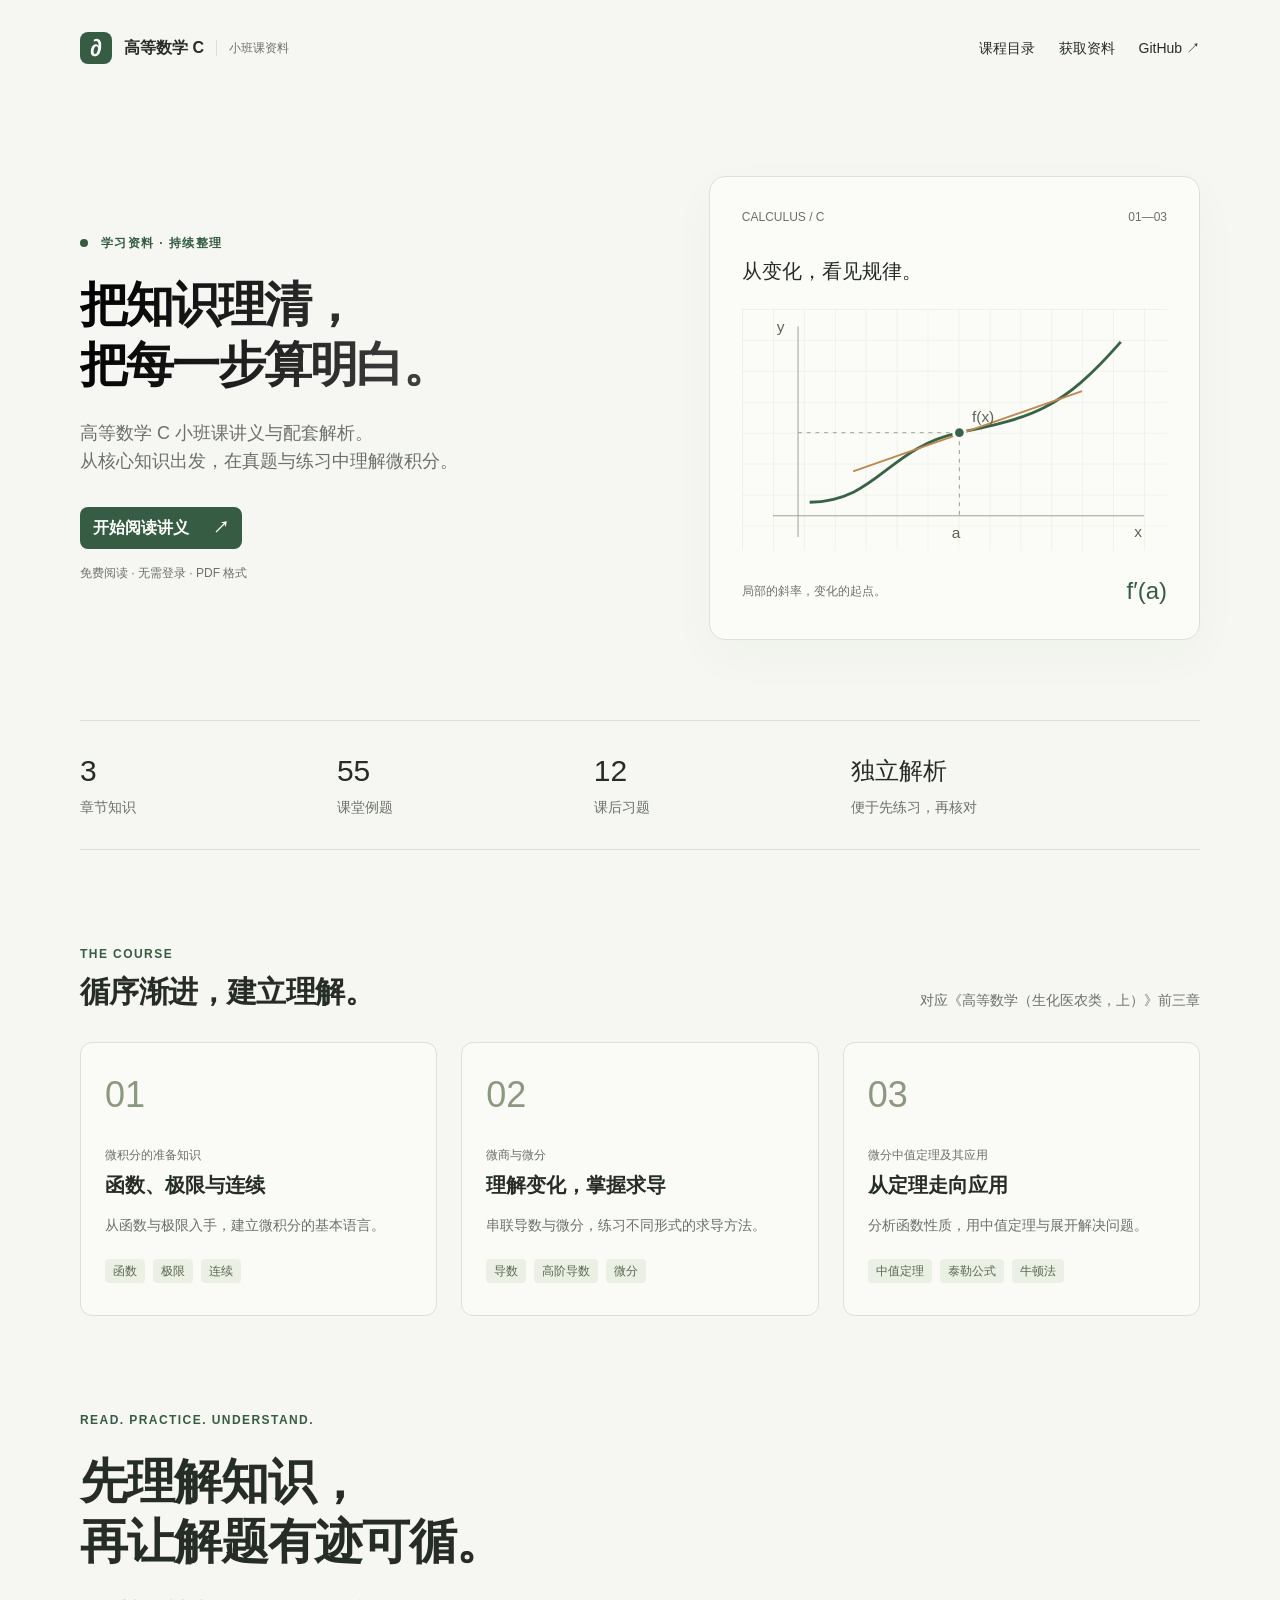
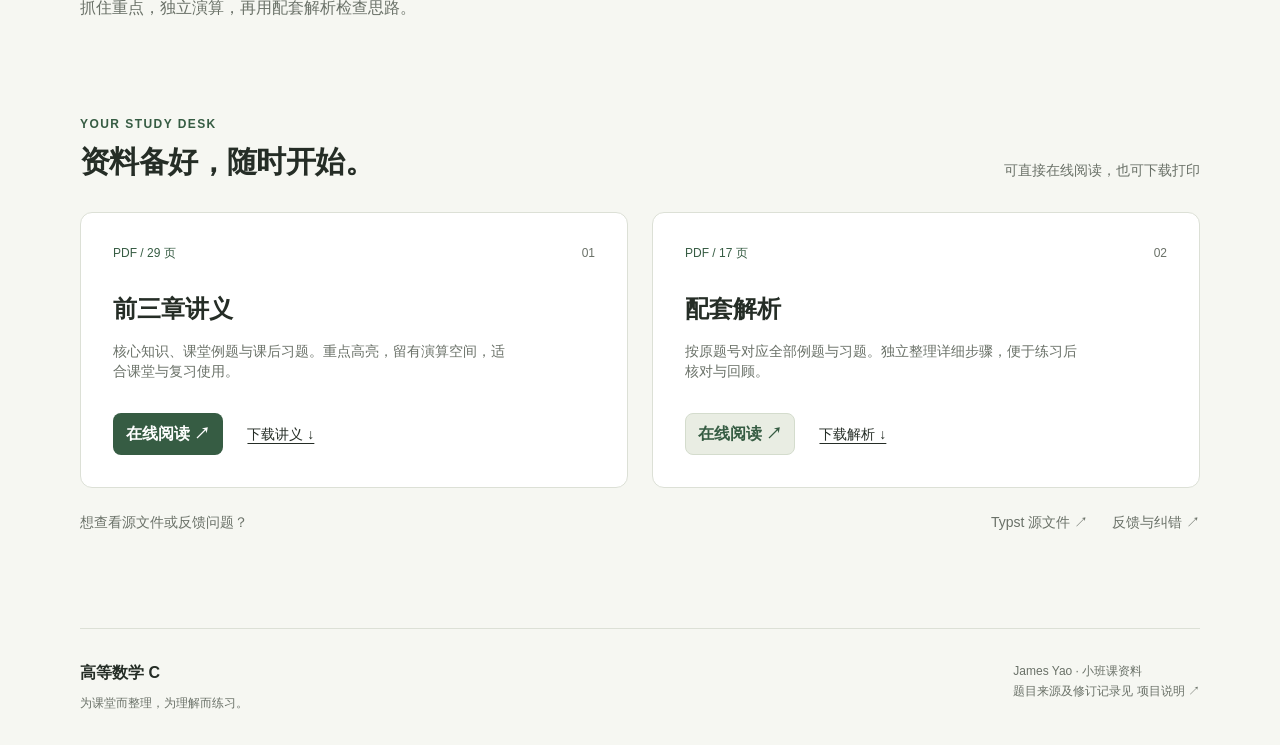
==== index.html @ 2f79b2f9 "Add course homepage and GitHub Pages deployment" ====
<!doctype html>
<html lang="zh-CN">
<head>
  <meta charset="UTF-8">
  <meta name="viewport" content="width=device-width, initial-scale=1">
  <title>高等数学 C · 小班课资料</title>
  <meta name="description" content="高等数学 C 小班课讲义与配套解析。按知识点整理前三章内容，提供 PDF 在线阅读与下载。">
  <meta property="og:title" content="高等数学 C · 小班课资料">
  <meta property="og:description" content="从核心知识到独立演算，让每一步都有依据。">
  <meta property="og:type" content="website">
  <meta property="og:image" content="https://james-yao-xj.github.io/advanced-mathematics-c-tutorial/assets/share.svg">
  <meta name="theme-color" content="#f6f7f2">
  <link rel="icon" href="assets/favicon.svg" type="image/svg+xml">
  <link rel="stylesheet" href="assets/style.css">
  <script src="assets/main.js" defer></script>
</head>
<body>
  <a class="skip" href="#main">跳到正文</a>
  <header class="header wrap">
    <a class="brand" href="./" aria-current="page"><span class="brand-mark" aria-hidden="true">∂</span> 高等数学 C <span class="brand-note">小班课资料</span></a>
    <nav aria-label="主导航"><a href="#chapters">课程目录</a><a href="#resources">获取资料</a><a href="https://github.com/James-Yao-xj/advanced-mathematics-c-tutorial">GitHub ↗</a></nav>
  </header>
  <main id="main" class="wrap">
    <section class="hero" aria-labelledby="hero-title">
      <div class="hero-copy reveal">
        <p class="eyebrow"><span class="dot"></span> 学习资料 · 持续整理</p>
        <h1 id="hero-title">把知识理清，<br>把每一步算明白。</h1>
        <p class="intro">高等数学 C 小班课讲义与配套解析。<br>从核心知识出发，在真题与练习中理解微积分。</p>
        <a class="button primary" href="handouts/高等数学BC-前三章讲义.pdf">开始阅读讲义 <span aria-hidden="true">↗</span></a>
        <p class="hero-note">免费阅读 · 无需登录 · PDF 格式</p>
      </div>
      <div class="math-sheet reveal" aria-label="微积分示意图：函数曲线与切线">
        <div class="sheet-top"><span>CALCULUS / C</span><span>01—03</span></div>
        <p class="sheet-title">从变化，看见规律。</p>
        <svg class="graph" viewBox="0 0 440 250" role="img" aria-label="函数曲线在一点的切线，表示导数的几何意义">
          <defs><pattern id="grid" width="32" height="32" patternUnits="userSpaceOnUse"><path d="M 32 0 L 0 0 0 32" fill="none" stroke="#e5e8dd" stroke-width="1"/></pattern></defs>
          <rect width="440" height="250" fill="url(#grid)"/>
          <path d="M32 214H416 M58 236V18" stroke="#9aa18f" fill="none"/>
          <path d="M70 200 C140 199 150 144 225 128 S330 105 392 34" stroke="#396347" stroke-width="3" fill="none"/>
          <path d="M115 168L352 85" stroke="#bd8950" stroke-width="2" fill="none"/>
          <path d="M225 128V214 M58 128H225" stroke="#9aa18f" stroke-dasharray="4 5" fill="none"/>
          <circle cx="225" cy="128" r="6" fill="#396347" stroke="#fbfcf7" stroke-width="3"/>
          <g fill="#5b6655" font-size="16"><text x="406" y="236">x</text><text x="36" y="24">y</text><text x="238" y="117">f(x)</text><text x="217" y="237">a</text></g>
        </svg>
        <div class="sheet-bottom"><span>局部的斜率，变化的起点。</span><span class="formula">f′(a)</span></div>
      </div>
    </section>
    <div class="facts reveal" aria-label="资料概览"><div><strong>3</strong><span>章节知识</span></div><div><strong>55</strong><span>课堂例题</span></div><div><strong>12</strong><span>课后习题</span></div><div><strong>独立解析</strong><span>便于先练习，再核对</span></div></div>
    <section id="chapters" class="section" aria-labelledby="chapters-title">
      <div class="section-heading reveal"><div><p class="eyebrow">THE COURSE</p><h2 id="chapters-title">循序渐进，建立理解。</h2></div><p>对应《高等数学（生化医农类，上）》前三章</p></div>
      <div class="chapter-grid">
        <article class="chapter reveal"><span class="chapter-number">01</span><p class="chapter-label">微积分的准备知识</p><h3>函数、极限与连续</h3><p>从函数与极限入手，建立微积分的基本语言。</p><div class="tags"><span>函数</span><span>极限</span><span>连续</span></div></article>
        <article class="chapter reveal"><span class="chapter-number">02</span><p class="chapter-label">微商与微分</p><h3>理解变化，掌握求导</h3><p>串联导数与微分，练习不同形式的求导方法。</p><div class="tags"><span>导数</span><span>高阶导数</span><span>微分</span></div></article>
        <article class="chapter reveal"><span class="chapter-number">03</span><p class="chapter-label">微分中值定理及其应用</p><h3>从定理走向应用</h3><p>分析函数性质，用中值定理与展开解决问题。</p><div class="tags"><span>中值定理</span><span>泰勒公式</span><span>牛顿法</span></div></article>
      </div>
    </section>
    <section class="tagline section" aria-label="学习方法"><p class="eyebrow">READ. PRACTICE. UNDERSTAND.</p><h2><span>先理解知识，</span><br><span>再让解题有迹可循。</span></h2><p>抓住重点，独立演算，再用配套解析检查思路。</p></section>
    <section id="resources" class="section resources" aria-labelledby="resources-title">
      <div class="section-heading reveal"><div><p class="eyebrow">YOUR STUDY DESK</p><h2 id="resources-title">资料备好，随时开始。</h2></div><p>可直接在线阅读，也可下载打印</p></div>
      <div class="resource-grid">
        <article class="resource reveal"><div class="resource-top"><span class="file-label">PDF / 29 页</span><span>01</span></div><h3>前三章讲义</h3><p>核心知识、课堂例题与课后习题。重点高亮，留有演算空间，适合课堂与复习使用。</p><div class="resource-actions"><a class="button primary" href="handouts/高等数学BC-前三章讲义.pdf">在线阅读 ↗</a><a class="text-link" href="handouts/高等数学BC-前三章讲义.pdf" download>下载讲义 ↓</a></div></article>
        <article class="resource reveal"><div class="resource-top"><span class="file-label">PDF / 17 页</span><span>02</span></div><h3>配套解析</h3><p>按原题号对应全部例题与习题。独立整理详细步骤，便于练习后核对与回顾。</p><div class="resource-actions"><a class="button secondary" href="handouts/高等数学BC-前三章配套解析.pdf">在线阅读 ↗</a><a class="text-link" href="handouts/高等数学BC-前三章配套解析.pdf" download>下载解析 ↓</a></div></article>
      </div>
      <div class="source-note reveal"><p>想查看源文件或反馈问题？</p><div><a href="https://github.com/James-Yao-xj/advanced-mathematics-c-tutorial/tree/main/handouts">Typst 源文件 ↗</a><a href="https://github.com/James-Yao-xj/advanced-mathematics-c-tutorial/issues">反馈与纠错 ↗</a></div></div>
    </section>
  </main>
  <footer class="wrap footer"><div><a class="brand" href="./">高等数学 C</a><p>为课堂而整理，为理解而练习。</p></div><p>James Yao · 小班课资料<br>题目来源及修订记录见 <a href="https://github.com/James-Yao-xj/advanced-mathematics-c-tutorial#来源">项目说明 ↗</a></p></footer>
</body>
</html>
---- assets/style.css ----
:root{color-scheme:light;--paper:#f6f7f2;--ink:#252d26;--muted:#6a7168;--green:#365c43;--line:#dce0d6;--ease:cubic-bezier(.32,.72,0,1)}
*{box-sizing:border-box}html{scroll-behavior:smooth;scroll-padding-top:32px}body{margin:0;background:var(--paper);color:var(--ink);font-family:Manrope,"PingFang SC","Microsoft YaHei",sans-serif;font-size:16px;line-height:1.5}a{color:inherit;text-decoration:none;transition:background .7s var(--ease),color .7s var(--ease),transform .7s var(--ease)}a:hover{color:var(--green)}a:active{transform:translateY(1px)}a:focus-visible{outline:3px solid #ad783e;outline-offset:4px}p{margin:0;text-wrap:pretty}h1,h2,h3{margin:0;font-weight:600;text-wrap:balance}svg{display:block;max-width:100%}.wrap{width:min(1120px,calc(100% - 96px));margin-inline:auto}.header{display:flex;align-items:center;justify-content:space-between;padding-block:32px;gap:24px}.brand{display:inline-flex;align-items:center;gap:12px;font-weight:600}.brand-mark{display:grid;place-items:center;width:32px;height:32px;background:var(--green);color:white;border-radius:8px;font-size:24px;line-height:32px}.brand-note{font-size:12px;line-height:16px;font-weight:400;color:var(--muted);padding-left:12px;border-left:1px solid var(--line)}nav{display:flex;gap:24px;font-size:14px;line-height:20px}.hero{display:grid;grid-template-columns:1.15fr 1fr;align-items:center;gap:64px;padding-block:80px}.eyebrow{font-size:12px;line-height:16px;letter-spacing:.12em;color:var(--green);font-weight:600;margin-bottom:24px}.dot{display:inline-block;width:8px;height:8px;border-radius:50%;background:var(--green);margin-right:8px}h1{max-width:680px;font-size:48px;line-height:1.25;letter-spacing:-.04em;background:linear-gradient(100deg,#000,#666);background-clip:text;-webkit-background-clip:text;color:transparent}.intro{max-width:680px;color:var(--muted);font-size:18px;line-height:28px;margin-top:24px;margin-bottom:32px}.button{display:inline-flex;align-items:center;justify-content:center;gap:24px;border-radius:8px;padding:8px 12px;font-size:16px;line-height:24px;font-weight:600;border:1px solid transparent}.primary{color:white;background:var(--green)}.primary:hover{color:white;background:#254730;transform:translateY(-2px)}.secondary{background:#e9ede3;border-color:#d4dccd;color:var(--green)}.secondary:hover{background:#dce5d4;transform:translateY(-2px)}.hero-note{font-size:12px;line-height:16px;color:var(--muted);margin-top:16px}.math-sheet{background:#fbfcf7;border:1px solid var(--line);border-radius:16px;padding:32px;transform:rotate(2deg);box-shadow:0 16px 48px #27301b08}.sheet-top,.sheet-bottom{display:flex;justify-content:space-between;align-items:center;gap:16px;color:var(--muted);font-size:12px;line-height:16px}.sheet-title{font-size:20px;line-height:28px;margin-top:32px;margin-bottom:16px}.graph{width:100%;margin-block:24px}.formula{font-size:24px;line-height:32px;color:var(--green)}.facts{display:grid;grid-template-columns:1fr 1fr 1fr 1.5fr;padding-block:32px;border-block:1px solid var(--line);gap:24px}.facts div{display:flex;gap:8px;flex-direction:column}.facts strong{font-size:30px;line-height:36px;font-weight:500}.facts div:last-child strong{font-size:24px;line-height:36px}.facts span{font-size:14px;line-height:20px;color:var(--muted)}.section{padding-top:96px}.section-heading{display:flex;justify-content:space-between;align-items:flex-end;gap:32px;margin-bottom:32px}.section-heading .eyebrow{margin-bottom:12px}h2{font-size:30px;line-height:36px;letter-spacing:-.02em}.section-heading>p{font-size:14px;line-height:20px;color:var(--muted);max-width:320px}.chapter-grid{display:grid;grid-template-columns:repeat(3,1fr);gap:24px}.chapter{padding:32px 24px;border:1px solid var(--line);border-radius:12px;background:#fafbf7}.chapter-number{color:#8c987f;font-size:36px;line-height:40px;font-weight:400}.chapter-label{color:var(--muted);font-size:12px;line-height:16px;margin-top:32px;margin-bottom:8px}h3{font-size:20px;line-height:28px}.chapter>p:last-of-type{font-size:14px;line-height:20px;color:var(--muted);margin-top:16px}.tags{display:flex;flex-wrap:wrap;gap:8px;margin-top:24px}.tags span{font-size:12px;line-height:16px;color:#5a6853;background:#eaf0e3;border-radius:4px;padding:4px 8px}.tagline{padding-bottom:0}.tagline h2{font-size:48px;line-height:1.25;max-width:680px}.tagline h2 span{transition:color .8s var(--ease)}.tagline>p:last-child{color:var(--muted);margin-top:24px}.resource-grid{display:grid;grid-template-columns:1fr 1fr;gap:24px}.resource{background:#fff;border:1px solid var(--line);border-radius:12px;padding:32px}.resource-top{display:flex;justify-content:space-between;color:var(--muted);font-size:12px;line-height:16px;margin-bottom:32px}.file-label{color:var(--green)}.resource h3{font-size:24px;line-height:32px}.resource>p{color:var(--muted);margin-top:16px;font-size:14px;line-height:20px;max-width:400px}.resource-actions{display:flex;align-items:center;gap:24px;margin-top:32px}.text-link{font-size:14px;line-height:20px;text-decoration:underline;text-underline-offset:4px}.source-note{display:flex;justify-content:space-between;gap:24px;margin-top:24px;font-size:14px;line-height:20px;color:var(--muted)}.source-note div{display:flex;gap:24px}.footer{display:flex;justify-content:space-between;gap:32px;margin-top:96px;border-top:1px solid var(--line);padding-block:32px;font-size:12px;line-height:20px;color:var(--muted)}.footer .brand{color:var(--ink);font-size:16px;line-height:24px;margin-bottom:8px}.skip{position:absolute;top:8px;left:16px;background:white;padding:8px 12px;z-index:10;transform:translateY(-200%)}.skip:focus{transform:translateY(0)}
/* Keep all content visible when scripts are off or motion is reduced. */
@media(prefers-reduced-motion:no-preference){.motion .reveal{opacity:0;transform:translateY(32px);filter:blur(4px);transition:opacity .8s var(--ease),transform .8s var(--ease),filter .8s var(--ease)}.motion .reveal.visible{opacity:1;transform:none;filter:none}.motion .tagline h2 span{color:#252d2650}.motion .tagline h2 span.visible{color:var(--ink)}}
@media(max-width:900px){.wrap{width:calc(100% - 48px)}.hero{gap:32px;padding-block:48px}h1{font-size:36px;line-height:40px}.math-sheet{padding:24px}.brand-note{display:none}.chapter-grid{gap:16px}.chapter{padding:24px 16px}.section-heading{align-items:flex-start;flex-direction:column;gap:16px}}
@media(max-width:640px){.header{align-items:flex-start;padding-block:24px;gap:16px}.brand{gap:8px;font-size:14px;line-height:20px}nav{gap:16px;font-size:12px;line-height:16px;padding-top:8px}nav a:first-child{display:none}.hero{grid-template-columns:1fr;gap:40px;padding-block:40px}.intro{font-size:16px;line-height:24px}.math-sheet{transform:none}.sheet-title{margin-top:24px}.graph{max-height:240px}.facts{grid-template-columns:1fr 1fr;gap:32px}.facts strong{font-size:24px;line-height:32px}.facts div:last-child strong{line-height:32px}.section{padding-top:64px}.chapter-grid,.resource-grid{grid-template-columns:1fr}.chapter{padding:24px}.chapter-label{margin-top:16px}.tagline h2{font-size:36px;line-height:40px}h2{font-size:24px;line-height:32px}.resource{padding:24px}.source-note,.footer{flex-direction:column}.source-note div{flex-wrap:wrap}.footer{margin-top:64px;gap:24px}}
@media(prefers-reduced-motion:reduce){html{scroll-behavior:auto}*,*::before,*::after{transition:none!important}}
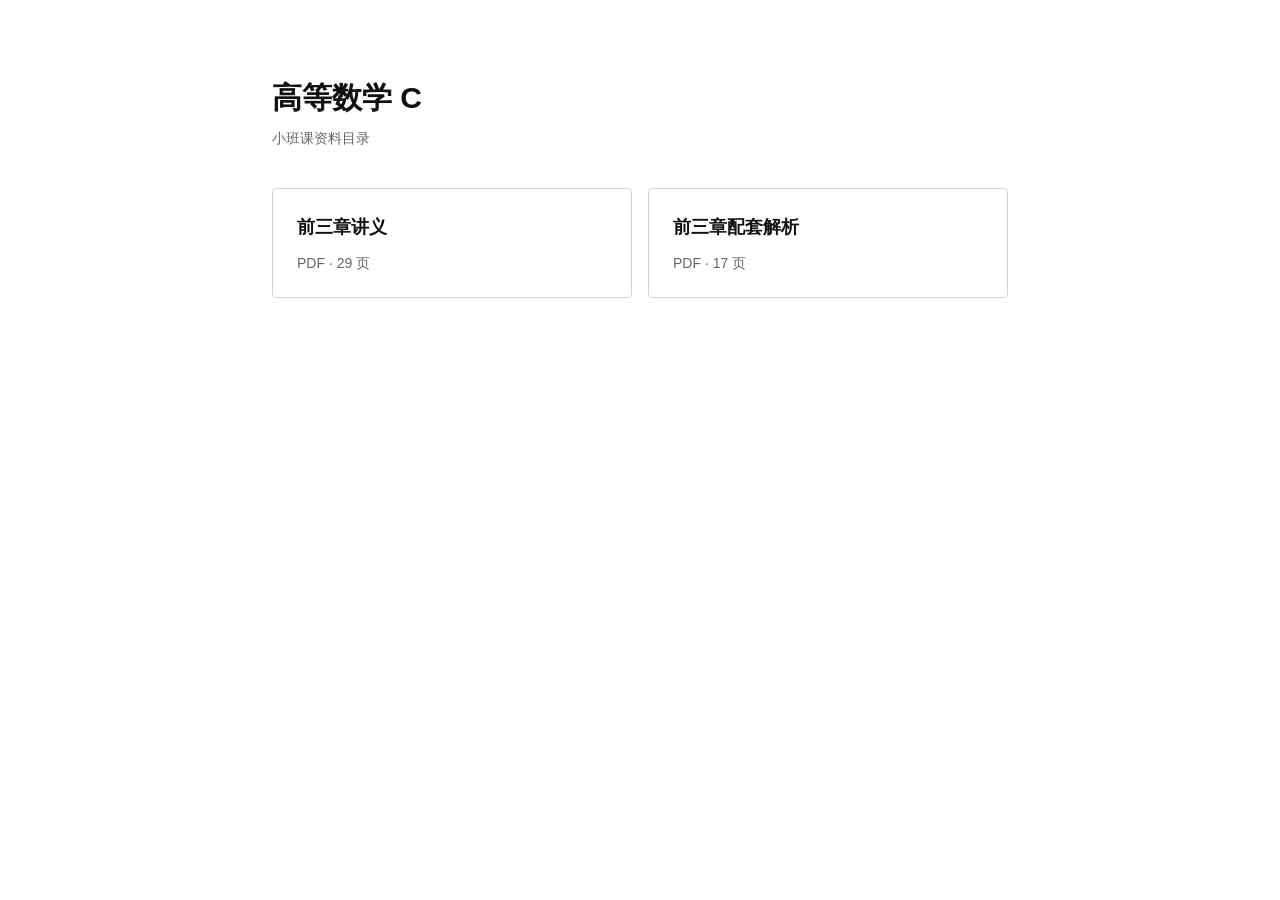
==== commit 80f82589: "Simplify homepage to a black and white PDF directory" ====
--- a/index.html
+++ b/index.html
@@ -3,67 +3,28 @@
 <head>
   <meta charset="UTF-8">
   <meta name="viewport" content="width=device-width, initial-scale=1">
-  <title>高等数学 C · 小班课资料</title>
-  <meta name="description" content="高等数学 C 小班课讲义与配套解析。按知识点整理前三章内容，提供 PDF 在线阅读与下载。">
-  <meta property="og:title" content="高等数学 C · 小班课资料">
-  <meta property="og:description" content="从核心知识到独立演算，让每一步都有依据。">
-  <meta property="og:type" content="website">
-  <meta property="og:image" content="https://james-yao-xj.github.io/advanced-mathematics-c-tutorial/assets/share.svg">
-  <meta name="theme-color" content="#f6f7f2">
+  <title>高等数学 C · 资料目录</title>
+  <meta name="description" content="高等数学 C 小班课资料目录。点击卡片阅读讲义与配套解析。">
+  <meta name="theme-color" content="#ffffff">
   <link rel="icon" href="assets/favicon.svg" type="image/svg+xml">
   <link rel="stylesheet" href="assets/style.css">
-  <script src="assets/main.js" defer></script>
 </head>
 <body>
-  <a class="skip" href="#main">跳到正文</a>
-  <header class="header wrap">
-    <a class="brand" href="./" aria-current="page"><span class="brand-mark" aria-hidden="true">∂</span> 高等数学 C <span class="brand-note">小班课资料</span></a>
-    <nav aria-label="主导航"><a href="#chapters">课程目录</a><a href="#resources">获取资料</a><a href="https://github.com/James-Yao-xj/advanced-mathematics-c-tutorial">GitHub ↗</a></nav>
-  </header>
-  <main id="main" class="wrap">
-    <section class="hero" aria-labelledby="hero-title">
-      <div class="hero-copy reveal">
-        <p class="eyebrow"><span class="dot"></span> 学习资料 · 持续整理</p>
-        <h1 id="hero-title">把知识理清，<br>把每一步算明白。</h1>
-        <p class="intro">高等数学 C 小班课讲义与配套解析。<br>从核心知识出发，在真题与练习中理解微积分。</p>
-        <a class="button primary" href="handouts/高等数学BC-前三章讲义.pdf">开始阅读讲义 <span aria-hidden="true">↗</span></a>
-        <p class="hero-note">免费阅读 · 无需登录 · PDF 格式</p>
-      </div>
-      <div class="math-sheet reveal" aria-label="微积分示意图：函数曲线与切线">
-        <div class="sheet-top"><span>CALCULUS / C</span><span>01—03</span></div>
-        <p class="sheet-title">从变化，看见规律。</p>
-        <svg class="graph" viewBox="0 0 440 250" role="img" aria-label="函数曲线在一点的切线，表示导数的几何意义">
-          <defs><pattern id="grid" width="32" height="32" patternUnits="userSpaceOnUse"><path d="M 32 0 L 0 0 0 32" fill="none" stroke="#e5e8dd" stroke-width="1"/></pattern></defs>
-          <rect width="440" height="250" fill="url(#grid)"/>
-          <path d="M32 214H416 M58 236V18" stroke="#9aa18f" fill="none"/>
-          <path d="M70 200 C140 199 150 144 225 128 S330 105 392 34" stroke="#396347" stroke-width="3" fill="none"/>
-          <path d="M115 168L352 85" stroke="#bd8950" stroke-width="2" fill="none"/>
-          <path d="M225 128V214 M58 128H225" stroke="#9aa18f" stroke-dasharray="4 5" fill="none"/>
-          <circle cx="225" cy="128" r="6" fill="#396347" stroke="#fbfcf7" stroke-width="3"/>
-          <g fill="#5b6655" font-size="16"><text x="406" y="236">x</text><text x="36" y="24">y</text><text x="238" y="117">f(x)</text><text x="217" y="237">a</text></g>
-        </svg>
-        <div class="sheet-bottom"><span>局部的斜率，变化的起点。</span><span class="formula">f′(a)</span></div>
-      </div>
-    </section>
-    <div class="facts reveal" aria-label="资料概览"><div><strong>3</strong><span>章节知识</span></div><div><strong>55</strong><span>课堂例题</span></div><div><strong>12</strong><span>课后习题</span></div><div><strong>独立解析</strong><span>便于先练习，再核对</span></div></div>
-    <section id="chapters" class="section" aria-labelledby="chapters-title">
-      <div class="section-heading reveal"><div><p class="eyebrow">THE COURSE</p><h2 id="chapters-title">循序渐进，建立理解。</h2></div><p>对应《高等数学（生化医农类，上）》前三章</p></div>
-      <div class="chapter-grid">
-        <article class="chapter reveal"><span class="chapter-number">01</span><p class="chapter-label">微积分的准备知识</p><h3>函数、极限与连续</h3><p>从函数与极限入手，建立微积分的基本语言。</p><div class="tags"><span>函数</span><span>极限</span><span>连续</span></div></article>
-        <article class="chapter reveal"><span class="chapter-number">02</span><p class="chapter-label">微商与微分</p><h3>理解变化，掌握求导</h3><p>串联导数与微分，练习不同形式的求导方法。</p><div class="tags"><span>导数</span><span>高阶导数</span><span>微分</span></div></article>
-        <article class="chapter reveal"><span class="chapter-number">03</span><p class="chapter-label">微分中值定理及其应用</p><h3>从定理走向应用</h3><p>分析函数性质，用中值定理与展开解决问题。</p><div class="tags"><span>中值定理</span><span>泰勒公式</span><span>牛顿法</span></div></article>
-      </div>
-    </section>
-    <section class="tagline section" aria-label="学习方法"><p class="eyebrow">READ. PRACTICE. UNDERSTAND.</p><h2><span>先理解知识，</span><br><span>再让解题有迹可循。</span></h2><p>抓住重点，独立演算，再用配套解析检查思路。</p></section>
-    <section id="resources" class="section resources" aria-labelledby="resources-title">
-      <div class="section-heading reveal"><div><p class="eyebrow">YOUR STUDY DESK</p><h2 id="resources-title">资料备好，随时开始。</h2></div><p>可直接在线阅读，也可下载打印</p></div>
-      <div class="resource-grid">
-        <article class="resource reveal"><div class="resource-top"><span class="file-label">PDF / 29 页</span><span>01</span></div><h3>前三章讲义</h3><p>核心知识、课堂例题与课后习题。重点高亮，留有演算空间，适合课堂与复习使用。</p><div class="resource-actions"><a class="button primary" href="handouts/高等数学BC-前三章讲义.pdf">在线阅读 ↗</a><a class="text-link" href="handouts/高等数学BC-前三章讲义.pdf" download>下载讲义 ↓</a></div></article>
-        <article class="resource reveal"><div class="resource-top"><span class="file-label">PDF / 17 页</span><span>02</span></div><h3>配套解析</h3><p>按原题号对应全部例题与习题。独立整理详细步骤，便于练习后核对与回顾。</p><div class="resource-actions"><a class="button secondary" href="handouts/高等数学BC-前三章配套解析.pdf">在线阅读 ↗</a><a class="text-link" href="handouts/高等数学BC-前三章配套解析.pdf" download>下载解析 ↓</a></div></article>
-      </div>
-      <div class="source-note reveal"><p>想查看源文件或反馈问题？</p><div><a href="https://github.com/James-Yao-xj/advanced-mathematics-c-tutorial/tree/main/handouts">Typst 源文件 ↗</a><a href="https://github.com/James-Yao-xj/advanced-mathematics-c-tutorial/issues">反馈与纠错 ↗</a></div></div>
-    </section>
+  <main class="directory">
+    <header>
+      <h1>高等数学 C</h1>
+      <p>小班课资料目录</p>
+    </header>
+    <nav class="cards" aria-label="资料目录">
+      <a class="card" href="handouts/高等数学BC-前三章讲义.pdf">
+        <span class="card-title">前三章讲义</span>
+        <span class="card-meta">PDF · 29 页</span>
+      </a>
+      <a class="card" href="handouts/高等数学BC-前三章配套解析.pdf">
+        <span class="card-title">前三章配套解析</span>
+        <span class="card-meta">PDF · 17 页</span>
+      </a>
+    </nav>
   </main>
-  <footer class="wrap footer"><div><a class="brand" href="./">高等数学 C</a><p>为课堂而整理，为理解而练习。</p></div><p>James Yao · 小班课资料<br>题目来源及修订记录见 <a href="https://github.com/James-Yao-xj/advanced-mathematics-c-tutorial#来源">项目说明 ↗</a></p></footer>
 </body>
 </html>
--- a/assets/style.css
+++ b/assets/style.css
@@ -1,7 +1,15 @@
-:root{color-scheme:light;--paper:#f6f7f2;--ink:#252d26;--muted:#6a7168;--green:#365c43;--line:#dce0d6;--ease:cubic-bezier(.32,.72,0,1)}
-*{box-sizing:border-box}html{scroll-behavior:smooth;scroll-padding-top:32px}body{margin:0;background:var(--paper);color:var(--ink);font-family:Manrope,"PingFang SC","Microsoft YaHei",sans-serif;font-size:16px;line-height:1.5}a{color:inherit;text-decoration:none;transition:background .7s var(--ease),color .7s var(--ease),transform .7s var(--ease)}a:hover{color:var(--green)}a:active{transform:translateY(1px)}a:focus-visible{outline:3px solid #ad783e;outline-offset:4px}p{margin:0;text-wrap:pretty}h1,h2,h3{margin:0;font-weight:600;text-wrap:balance}svg{display:block;max-width:100%}.wrap{width:min(1120px,calc(100% - 96px));margin-inline:auto}.header{display:flex;align-items:center;justify-content:space-between;padding-block:32px;gap:24px}.brand{display:inline-flex;align-items:center;gap:12px;font-weight:600}.brand-mark{display:grid;place-items:center;width:32px;height:32px;background:var(--green);color:white;border-radius:8px;font-size:24px;line-height:32px}.brand-note{font-size:12px;line-height:16px;font-weight:400;color:var(--muted);padding-left:12px;border-left:1px solid var(--line)}nav{display:flex;gap:24px;font-size:14px;line-height:20px}.hero{display:grid;grid-template-columns:1.15fr 1fr;align-items:center;gap:64px;padding-block:80px}.eyebrow{font-size:12px;line-height:16px;letter-spacing:.12em;color:var(--green);font-weight:600;margin-bottom:24px}.dot{display:inline-block;width:8px;height:8px;border-radius:50%;background:var(--green);margin-right:8px}h1{max-width:680px;font-size:48px;line-height:1.25;letter-spacing:-.04em;background:linear-gradient(100deg,#000,#666);background-clip:text;-webkit-background-clip:text;color:transparent}.intro{max-width:680px;color:var(--muted);font-size:18px;line-height:28px;margin-top:24px;margin-bottom:32px}.button{display:inline-flex;align-items:center;justify-content:center;gap:24px;border-radius:8px;padding:8px 12px;font-size:16px;line-height:24px;font-weight:600;border:1px solid transparent}.primary{color:white;background:var(--green)}.primary:hover{color:white;background:#254730;transform:translateY(-2px)}.secondary{background:#e9ede3;border-color:#d4dccd;color:var(--green)}.secondary:hover{background:#dce5d4;transform:translateY(-2px)}.hero-note{font-size:12px;line-height:16px;color:var(--muted);margin-top:16px}.math-sheet{background:#fbfcf7;border:1px solid var(--line);border-radius:16px;padding:32px;transform:rotate(2deg);box-shadow:0 16px 48px #27301b08}.sheet-top,.sheet-bottom{display:flex;justify-content:space-between;align-items:center;gap:16px;color:var(--muted);font-size:12px;line-height:16px}.sheet-title{font-size:20px;line-height:28px;margin-top:32px;margin-bottom:16px}.graph{width:100%;margin-block:24px}.formula{font-size:24px;line-height:32px;color:var(--green)}.facts{display:grid;grid-template-columns:1fr 1fr 1fr 1.5fr;padding-block:32px;border-block:1px solid var(--line);gap:24px}.facts div{display:flex;gap:8px;flex-direction:column}.facts strong{font-size:30px;line-height:36px;font-weight:500}.facts div:last-child strong{font-size:24px;line-height:36px}.facts span{font-size:14px;line-height:20px;color:var(--muted)}.section{padding-top:96px}.section-heading{display:flex;justify-content:space-between;align-items:flex-end;gap:32px;margin-bottom:32px}.section-heading .eyebrow{margin-bottom:12px}h2{font-size:30px;line-height:36px;letter-spacing:-.02em}.section-heading>p{font-size:14px;line-height:20px;color:var(--muted);max-width:320px}.chapter-grid{display:grid;grid-template-columns:repeat(3,1fr);gap:24px}.chapter{padding:32px 24px;border:1px solid var(--line);border-radius:12px;background:#fafbf7}.chapter-number{color:#8c987f;font-size:36px;line-height:40px;font-weight:400}.chapter-label{color:var(--muted);font-size:12px;line-height:16px;margin-top:32px;margin-bottom:8px}h3{font-size:20px;line-height:28px}.chapter>p:last-of-type{font-size:14px;line-height:20px;color:var(--muted);margin-top:16px}.tags{display:flex;flex-wrap:wrap;gap:8px;margin-top:24px}.tags span{font-size:12px;line-height:16px;color:#5a6853;background:#eaf0e3;border-radius:4px;padding:4px 8px}.tagline{padding-bottom:0}.tagline h2{font-size:48px;line-height:1.25;max-width:680px}.tagline h2 span{transition:color .8s var(--ease)}.tagline>p:last-child{color:var(--muted);margin-top:24px}.resource-grid{display:grid;grid-template-columns:1fr 1fr;gap:24px}.resource{background:#fff;border:1px solid var(--line);border-radius:12px;padding:32px}.resource-top{display:flex;justify-content:space-between;color:var(--muted);font-size:12px;line-height:16px;margin-bottom:32px}.file-label{color:var(--green)}.resource h3{font-size:24px;line-height:32px}.resource>p{color:var(--muted);margin-top:16px;font-size:14px;line-height:20px;max-width:400px}.resource-actions{display:flex;align-items:center;gap:24px;margin-top:32px}.text-link{font-size:14px;line-height:20px;text-decoration:underline;text-underline-offset:4px}.source-note{display:flex;justify-content:space-between;gap:24px;margin-top:24px;font-size:14px;line-height:20px;color:var(--muted)}.source-note div{display:flex;gap:24px}.footer{display:flex;justify-content:space-between;gap:32px;margin-top:96px;border-top:1px solid var(--line);padding-block:32px;font-size:12px;line-height:20px;color:var(--muted)}.footer .brand{color:var(--ink);font-size:16px;line-height:24px;margin-bottom:8px}.skip{position:absolute;top:8px;left:16px;background:white;padding:8px 12px;z-index:10;transform:translateY(-200%)}.skip:focus{transform:translateY(0)}
-/* Keep all content visible when scripts are off or motion is reduced. */
-@media(prefers-reduced-motion:no-preference){.motion .reveal{opacity:0;transform:translateY(32px);filter:blur(4px);transition:opacity .8s var(--ease),transform .8s var(--ease),filter .8s var(--ease)}.motion .reveal.visible{opacity:1;transform:none;filter:none}.motion .tagline h2 span{color:#252d2650}.motion .tagline h2 span.visible{color:var(--ink)}}
-@media(max-width:900px){.wrap{width:calc(100% - 48px)}.hero{gap:32px;padding-block:48px}h1{font-size:36px;line-height:40px}.math-sheet{padding:24px}.brand-note{display:none}.chapter-grid{gap:16px}.chapter{padding:24px 16px}.section-heading{align-items:flex-start;flex-direction:column;gap:16px}}
-@media(max-width:640px){.header{align-items:flex-start;padding-block:24px;gap:16px}.brand{gap:8px;font-size:14px;line-height:20px}nav{gap:16px;font-size:12px;line-height:16px;padding-top:8px}nav a:first-child{display:none}.hero{grid-template-columns:1fr;gap:40px;padding-block:40px}.intro{font-size:16px;line-height:24px}.math-sheet{transform:none}.sheet-title{margin-top:24px}.graph{max-height:240px}.facts{grid-template-columns:1fr 1fr;gap:32px}.facts strong{font-size:24px;line-height:32px}.facts div:last-child strong{line-height:32px}.section{padding-top:64px}.chapter-grid,.resource-grid{grid-template-columns:1fr}.chapter{padding:24px}.chapter-label{margin-top:16px}.tagline h2{font-size:36px;line-height:40px}h2{font-size:24px;line-height:32px}.resource{padding:24px}.source-note,.footer{flex-direction:column}.source-note div{flex-wrap:wrap}.footer{margin-top:64px;gap:24px}}
-@media(prefers-reduced-motion:reduce){html{scroll-behavior:auto}*,*::before,*::after{transition:none!important}}
+:root{color-scheme:light;font-family:Manrope,"PingFang SC","Microsoft YaHei",sans-serif;color:#111;background:#fff}
+*{box-sizing:border-box}
+body{margin:0;font-size:16px;line-height:24px}
+.directory{max-width:800px;margin:0 auto;padding:80px 32px}
+h1{margin:0;font-size:30px;line-height:36px;font-weight:600}
+header p{margin:12px 0 0;color:#666;font-size:14px;line-height:20px}
+.cards{display:grid;grid-template-columns:repeat(2,minmax(0,1fr));gap:16px;margin-top:40px}
+.card{display:flex;flex-direction:column;gap:12px;padding:24px;border:1px solid #d4d4d4;border-radius:4px;color:inherit;text-decoration:none}
+.card:hover{border-color:#111;background:#f5f5f5}
+.card:active{background:#eaeaea}
+.card:focus-visible{outline:2px solid #111;outline-offset:4px}
+.card-title{font-size:18px;line-height:28px;font-weight:600}
+.card-meta{color:#666;font-size:14px;line-height:20px}
+.back{display:inline-block;margin-top:32px;color:inherit;text-underline-offset:4px}
+@media(max-width:600px){.directory{padding:48px 24px}.cards{grid-template-columns:1fr;margin-top:32px}}
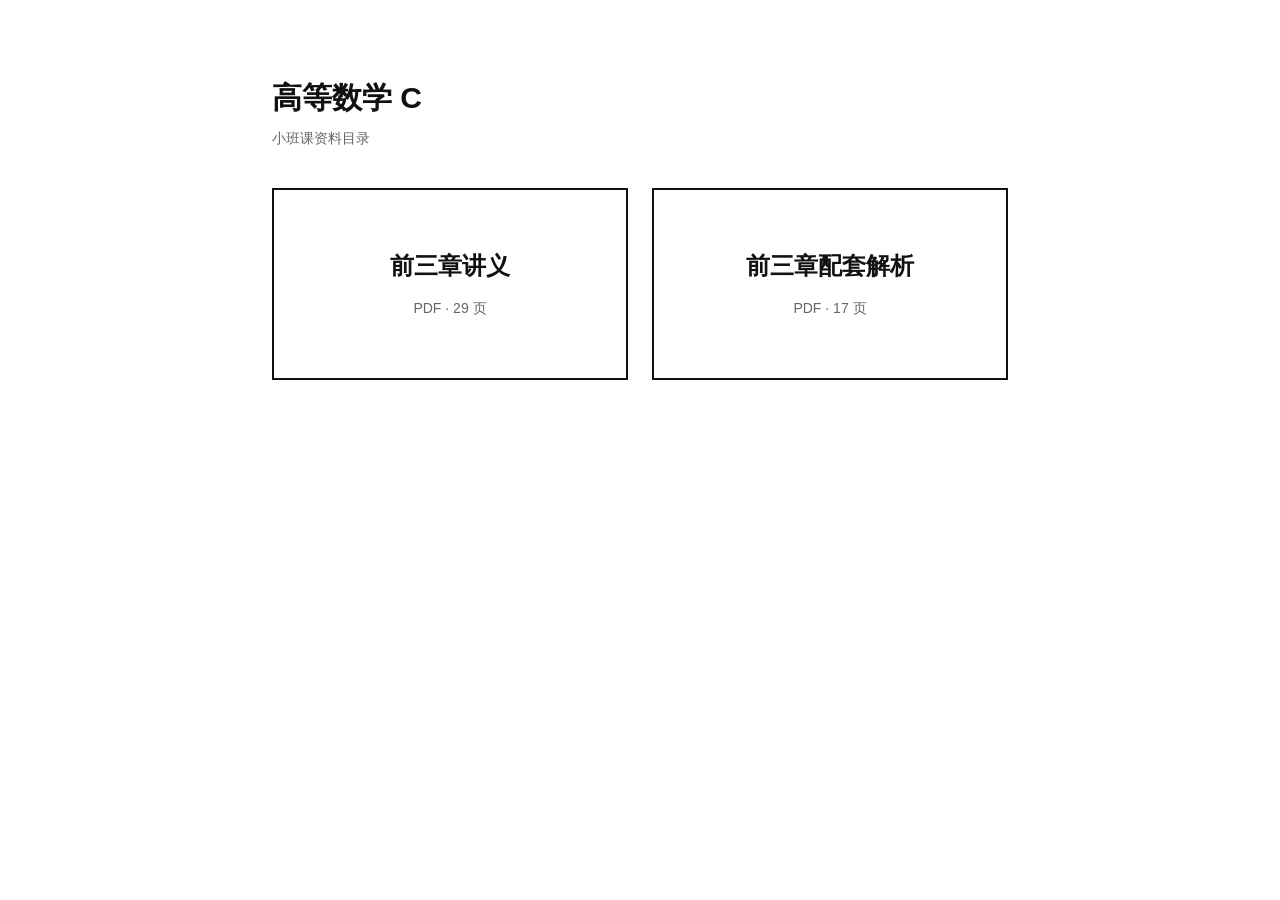
==== commit aa769ae2: "Frame resource titles in clear rectangular cards" ====
--- a/index.html
+++ b/index.html
@@ -7,7 +7,7 @@
   <meta name="description" content="高等数学 C 小班课资料目录。点击卡片阅读讲义与配套解析。">
   <meta name="theme-color" content="#ffffff">
   <link rel="icon" href="assets/favicon.svg" type="image/svg+xml">
-  <link rel="stylesheet" href="assets/style.css">
+  <link rel="stylesheet" href="assets/style.css?v=rectangles">
 </head>
 <body>
   <main class="directory">
--- a/assets/style.css
+++ b/assets/style.css
@@ -4,12 +4,12 @@
 .directory{max-width:800px;margin:0 auto;padding:80px 32px}
 h1{margin:0;font-size:30px;line-height:36px;font-weight:600}
 header p{margin:12px 0 0;color:#666;font-size:14px;line-height:20px}
-.cards{display:grid;grid-template-columns:repeat(2,minmax(0,1fr));gap:16px;margin-top:40px}
-.card{display:flex;flex-direction:column;gap:12px;padding:24px;border:1px solid #d4d4d4;border-radius:4px;color:inherit;text-decoration:none}
+.cards{display:grid;grid-template-columns:repeat(2,minmax(0,1fr));gap:24px;margin-top:40px}
+.card{display:flex;flex-direction:column;align-items:center;justify-content:center;min-height:192px;gap:16px;padding:32px 24px;border:2px solid #111;border-radius:0;color:inherit;text-align:center;text-decoration:none}
 .card:hover{border-color:#111;background:#f5f5f5}
 .card:active{background:#eaeaea}
 .card:focus-visible{outline:2px solid #111;outline-offset:4px}
-.card-title{font-size:18px;line-height:28px;font-weight:600}
+.card-title{font-size:24px;line-height:32px;font-weight:600}
 .card-meta{color:#666;font-size:14px;line-height:20px}
 .back{display:inline-block;margin-top:32px;color:inherit;text-underline-offset:4px}
 @media(max-width:600px){.directory{padding:48px 24px}.cards{grid-template-columns:1fr;margin-top:32px}}
